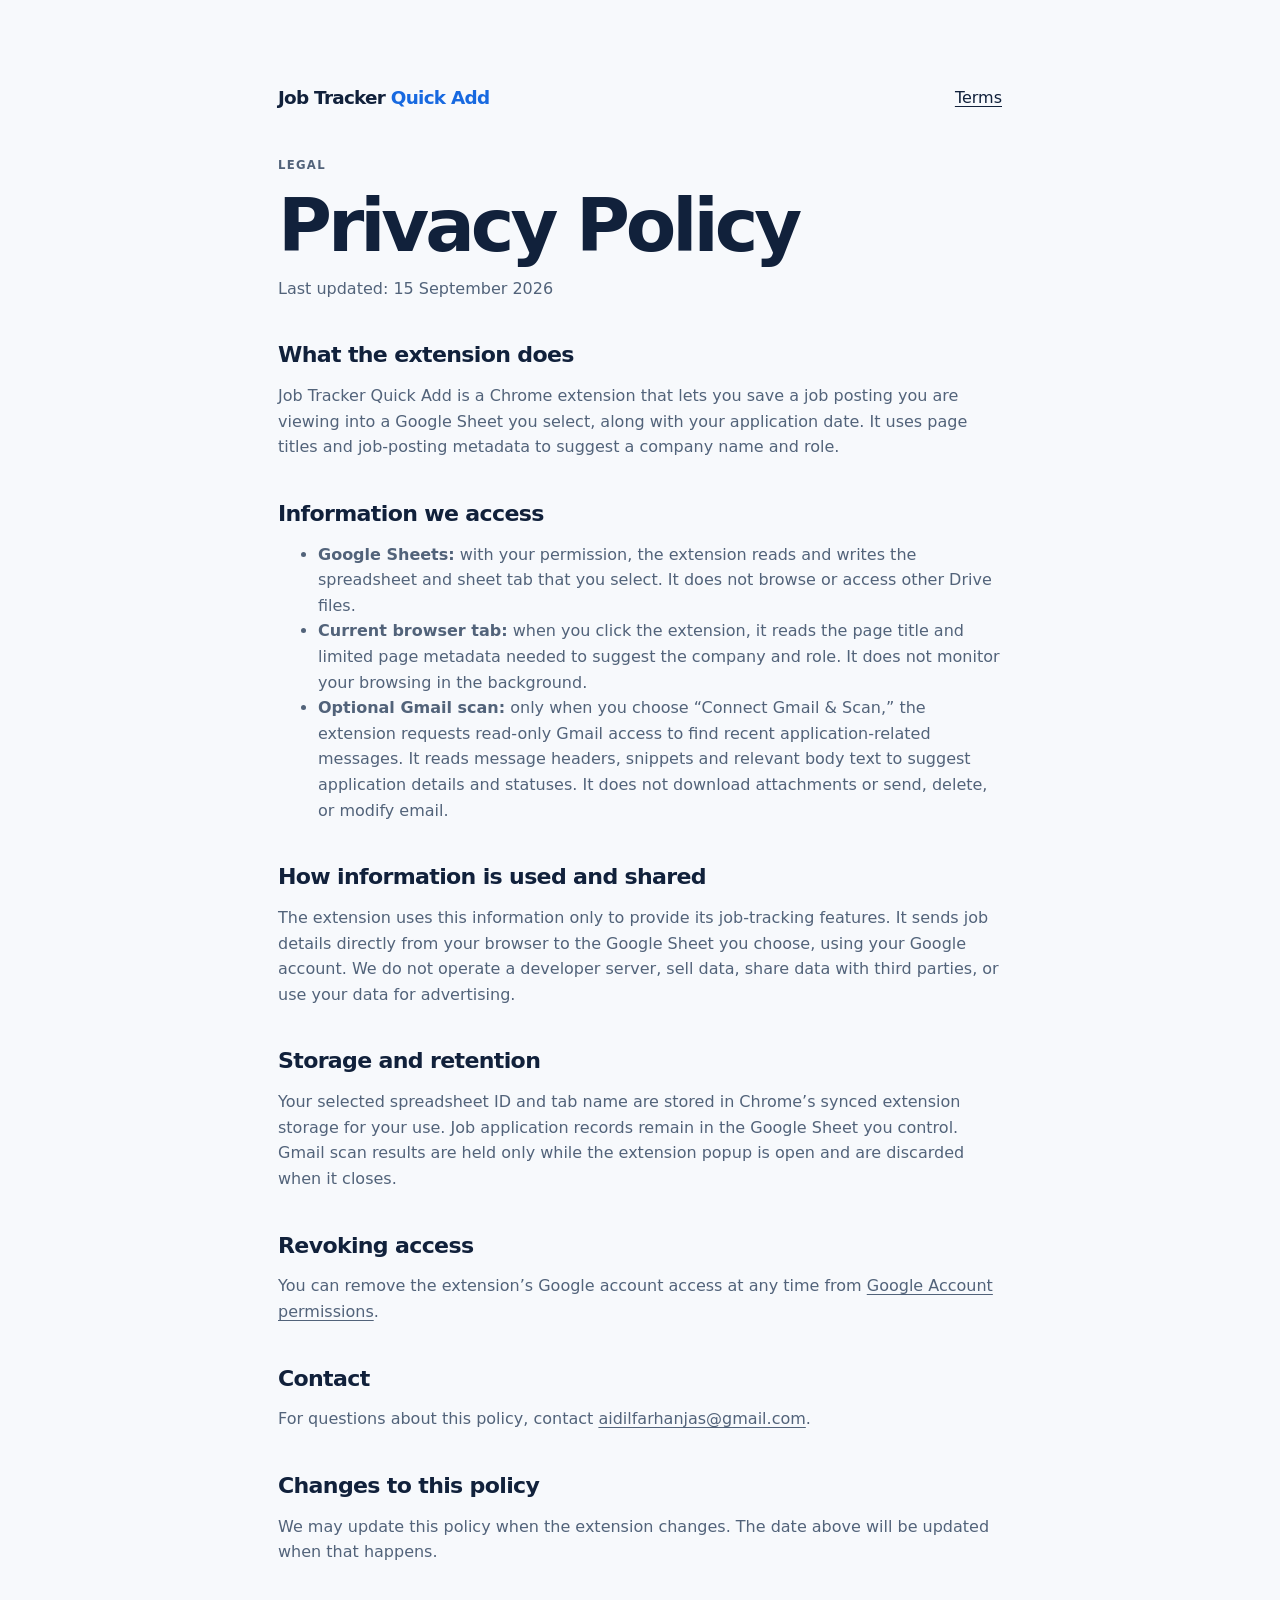
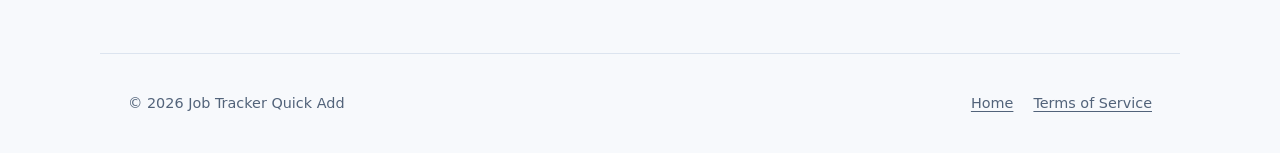
==== site/privacy/index.html @ 3e60a086 "Initial commit: Job Tracker Quick Add extension source Captures the current working state of the Chr" ====
<!doctype html>
<html lang="en"><head><meta charset="utf-8"><meta name="viewport" content="width=device-width, initial-scale=1"><meta name="description" content="Privacy Policy for Job Tracker Quick Add."><title>Privacy Policy | Job Tracker Quick Add</title><link rel="stylesheet" href="../styles.css"></head>
<body><main class="legal"><nav><a class="brand" href="/">Job Tracker <span>Quick Add</span></a><a href="/terms/">Terms</a></nav><p class="eyebrow">Legal</p><h1>Privacy Policy</h1><p class="updated">Last updated: 15 September 2026</p>
<h2>What the extension does</h2><p>Job Tracker Quick Add is a Chrome extension that lets you save a job posting you are viewing into a Google Sheet you select, along with your application date. It uses page titles and job-posting metadata to suggest a company name and role.</p>
<h2>Information we access</h2><ul><li><strong>Google Sheets:</strong> with your permission, the extension reads and writes the spreadsheet and sheet tab that you select. It does not browse or access other Drive files.</li><li><strong>Current browser tab:</strong> when you click the extension, it reads the page title and limited page metadata needed to suggest the company and role. It does not monitor your browsing in the background.</li><li><strong>Optional Gmail scan:</strong> only when you choose “Connect Gmail &amp; Scan,” the extension requests read-only Gmail access to find recent application-related messages. It reads message headers, snippets and relevant body text to suggest application details and statuses. It does not download attachments or send, delete, or modify email.</li></ul>
<h2>How information is used and shared</h2><p>The extension uses this information only to provide its job-tracking features. It sends job details directly from your browser to the Google Sheet you choose, using your Google account. We do not operate a developer server, sell data, share data with third parties, or use your data for advertising.</p>
<h2>Storage and retention</h2><p>Your selected spreadsheet ID and tab name are stored in Chrome’s synced extension storage for your use. Job application records remain in the Google Sheet you control. Gmail scan results are held only while the extension popup is open and are discarded when it closes.</p>
<h2>Revoking access</h2><p>You can remove the extension’s Google account access at any time from <a href="https://myaccount.google.com/permissions">Google Account permissions</a>.</p>
<h2>Contact</h2><p>For questions about this policy, contact <a href="mailto:aidilfarhanjas@gmail.com">aidilfarhanjas@gmail.com</a>.</p>
<h2>Changes to this policy</h2><p>We may update this policy when the extension changes. The date above will be updated when that happens.</p></main><footer><span>© 2026 Job Tracker Quick Add</span><span><a href="/">Home</a><a href="/terms/">Terms of Service</a></span></footer></body></html>
---- site/styles.css ----
:root { --ink:#11213b; --muted:#52637a; --line:#dce4ef; --paper:#f7f9fc; --accent:#1769e0; --mint:#d9f7e9; }
* { box-sizing:border-box; }
body { margin:0; color:var(--ink); background:var(--paper); font:16px/1.6 Inter, ui-sans-serif, system-ui, -apple-system, BlinkMacSystemFont, "Segoe UI", sans-serif; }
main, footer { max-width:1080px; margin:auto; padding-left:28px; padding-right:28px; }
nav { min-height:92px; display:flex; align-items:center; justify-content:space-between; }
a { color:inherit; text-underline-offset:3px; }
.brand { font-weight:800; text-decoration:none; letter-spacing:-.04em; font-size:1.15rem; }.brand span { color:var(--accent); }
.hero { padding:88px 0 82px; max-width:800px; }.eyebrow,.number { color:var(--accent); font-weight:800; letter-spacing:.11em; text-transform:uppercase; font-size:.73rem; }
h1,h2 { line-height:1.08; letter-spacing:-.055em; margin:0; } h1 { font-size:clamp(3rem,8vw,6.25rem); } h2 { font-size:clamp(1.9rem,4vw,3.2rem); }
.lede { font-size:1.18rem; color:var(--muted); max-width:610px; margin:30px 0; }.button { display:inline-block; color:white; background:var(--accent); text-decoration:none; padding:13px 19px; border-radius:8px; font-weight:700; }
.grid { display:grid; grid-template-columns:repeat(3,1fr); background:white; border:1px solid var(--line); border-radius:16px; overflow:hidden; }.grid article { padding:32px; }.grid article+article { border-left:1px solid var(--line); }.grid h2 { font-size:1.35rem; letter-spacing:-.03em; }.grid p:not(.number),.data>p { color:var(--muted); }
.data { display:grid; grid-template-columns:1fr 1fr; gap:72px; margin:88px 0; align-items:center; }.data h2 { font-size:2.4rem; }.data>p { margin:0; }
footer { min-height:100px; border-top:1px solid var(--line); display:flex; justify-content:space-between; align-items:center; color:var(--muted); font-size:.9rem; } footer span:last-child { display:flex; gap:20px; }
.legal { max-width:780px; padding-top:52px; padding-bottom:72px; }.legal h1 { font-size:clamp(2.7rem,6vw,4.6rem); }.legal h2 { font-size:1.38rem; letter-spacing:-.03em; margin-top:42px; }.legal p,.legal li { color:var(--muted); }.legal .updated { margin-top:10px; color:var(--muted); }
@media (max-width:700px) { main,footer { padding-left:20px; padding-right:20px; }.hero { padding:55px 0; }.grid,.data { grid-template-columns:1fr; }.grid article+article { border-left:0; border-top:1px solid var(--line); }.data { gap:22px; margin:55px 0; } footer { padding-top:24px; padding-bottom:24px; align-items:flex-start; flex-direction:column; gap:12px; } }
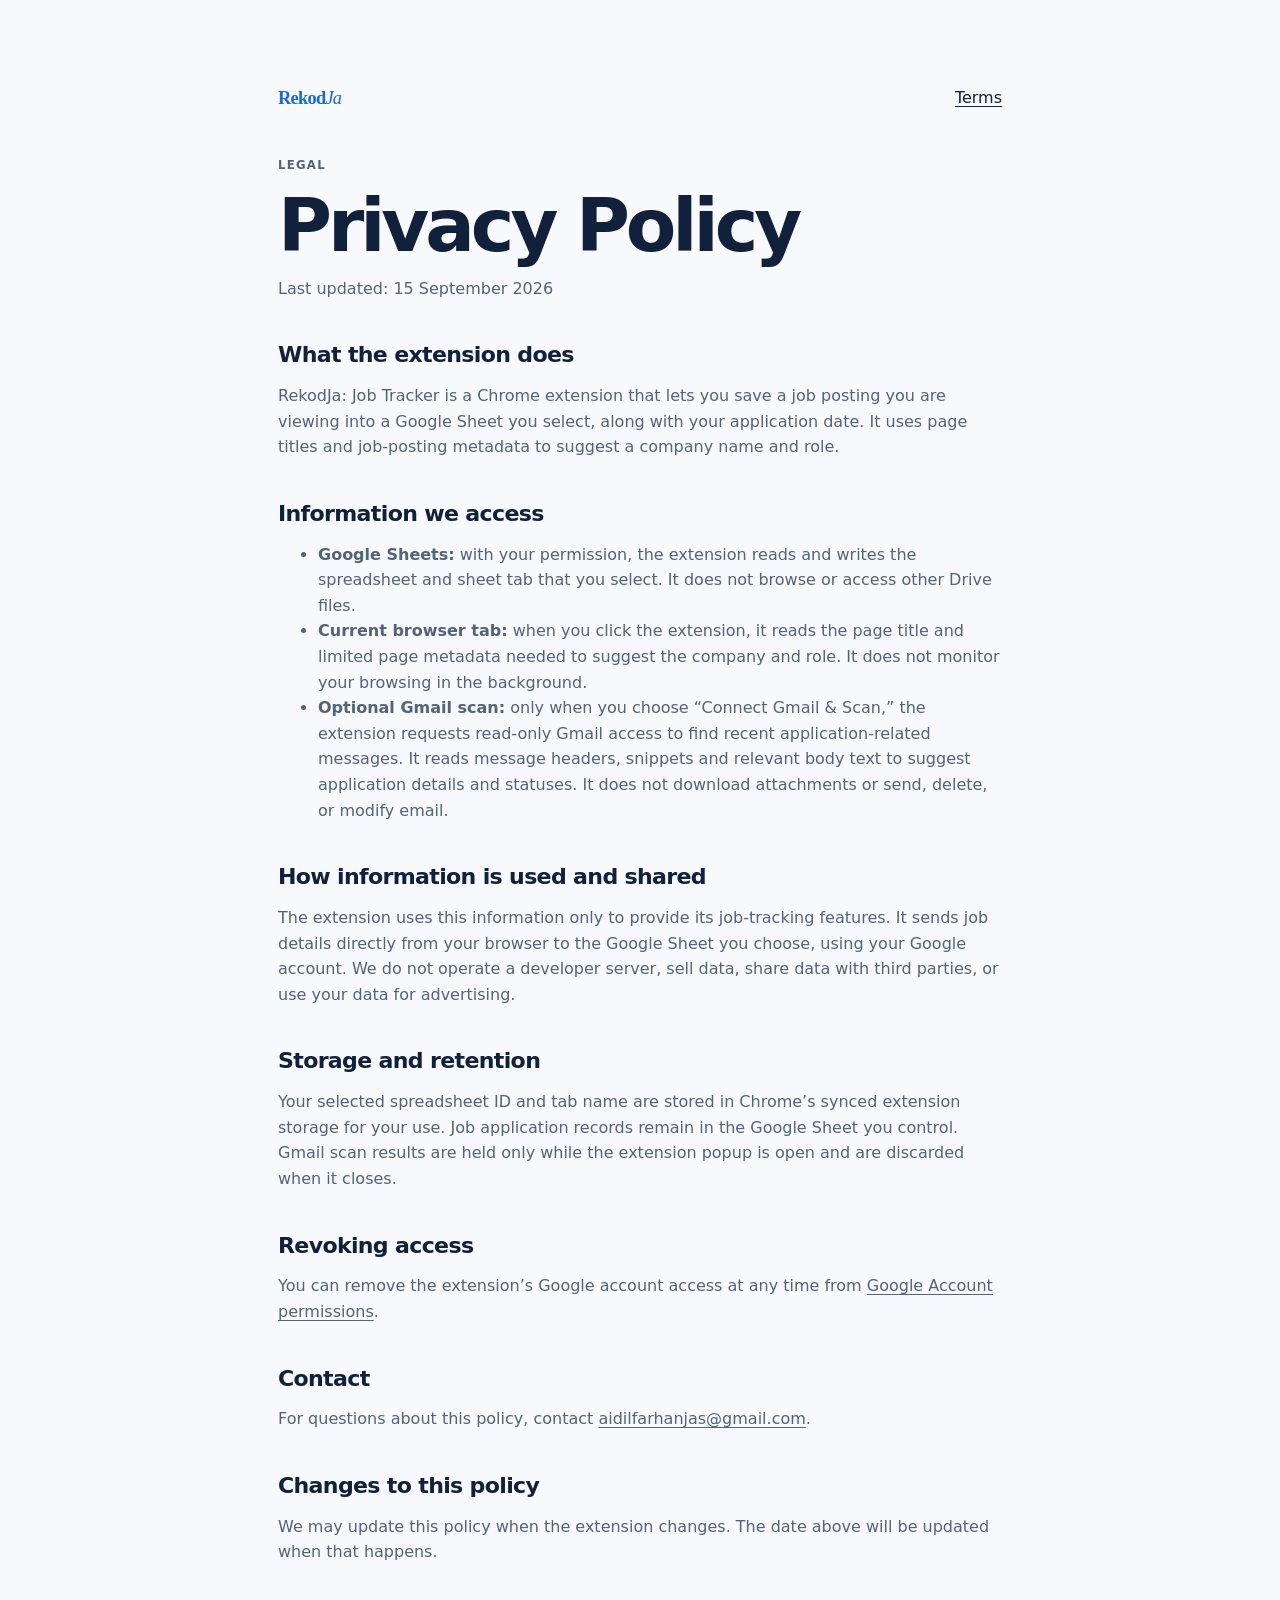
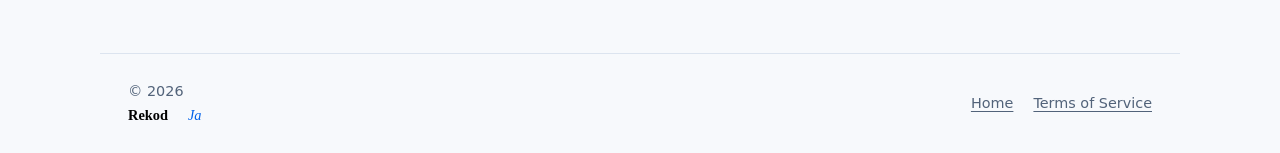
==== commit ed49866b: "Rebrand to RekodJa: Job Tracker Landing site (title, meta, nav wordmark, lede, footer), legal pages," ====
--- a/site/privacy/index.html
+++ b/site/privacy/index.html
@@ -1,10 +1,10 @@
 <!doctype html>
-<html lang="en"><head><meta charset="utf-8"><meta name="viewport" content="width=device-width, initial-scale=1"><meta name="description" content="Privacy Policy for Job Tracker Quick Add."><title>Privacy Policy | Job Tracker Quick Add</title><link rel="stylesheet" href="../styles.css"></head>
-<body><main class="legal"><nav><a class="brand" href="/">Job Tracker <span>Quick Add</span></a><a href="/terms/">Terms</a></nav><p class="eyebrow">Legal</p><h1>Privacy Policy</h1><p class="updated">Last updated: 15 September 2026</p>
-<h2>What the extension does</h2><p>Job Tracker Quick Add is a Chrome extension that lets you save a job posting you are viewing into a Google Sheet you select, along with your application date. It uses page titles and job-posting metadata to suggest a company name and role.</p>
+<html lang="en"><head><meta charset="utf-8"><meta name="viewport" content="width=device-width, initial-scale=1"><meta name="description" content="Privacy Policy for RekodJa: Job Tracker."><title>Privacy Policy | RekodJa: Job Tracker</title><link rel="stylesheet" href="../styles.css"></head>
+<body><main class="legal"><nav><a class="brand" href="/"><span class="wordmark">Rekod<span class="wordmark-ja">Ja</span></span></a><a href="/terms/">Terms</a></nav><p class="eyebrow">Legal</p><h1>Privacy Policy</h1><p class="updated">Last updated: 15 September 2026</p>
+<h2>What the extension does</h2><p>RekodJa: Job Tracker is a Chrome extension that lets you save a job posting you are viewing into a Google Sheet you select, along with your application date. It uses page titles and job-posting metadata to suggest a company name and role.</p>
 <h2>Information we access</h2><ul><li><strong>Google Sheets:</strong> with your permission, the extension reads and writes the spreadsheet and sheet tab that you select. It does not browse or access other Drive files.</li><li><strong>Current browser tab:</strong> when you click the extension, it reads the page title and limited page metadata needed to suggest the company and role. It does not monitor your browsing in the background.</li><li><strong>Optional Gmail scan:</strong> only when you choose “Connect Gmail &amp; Scan,” the extension requests read-only Gmail access to find recent application-related messages. It reads message headers, snippets and relevant body text to suggest application details and statuses. It does not download attachments or send, delete, or modify email.</li></ul>
 <h2>How information is used and shared</h2><p>The extension uses this information only to provide its job-tracking features. It sends job details directly from your browser to the Google Sheet you choose, using your Google account. We do not operate a developer server, sell data, share data with third parties, or use your data for advertising.</p>
 <h2>Storage and retention</h2><p>Your selected spreadsheet ID and tab name are stored in Chrome’s synced extension storage for your use. Job application records remain in the Google Sheet you control. Gmail scan results are held only while the extension popup is open and are discarded when it closes.</p>
 <h2>Revoking access</h2><p>You can remove the extension’s Google account access at any time from <a href="https://myaccount.google.com/permissions">Google Account permissions</a>.</p>
 <h2>Contact</h2><p>For questions about this policy, contact <a href="mailto:aidilfarhanjas@gmail.com">aidilfarhanjas@gmail.com</a>.</p>
-<h2>Changes to this policy</h2><p>We may update this policy when the extension changes. The date above will be updated when that happens.</p></main><footer><span>© 2026 Job Tracker Quick Add</span><span><a href="/">Home</a><a href="/terms/">Terms of Service</a></span></footer></body></html>
+<h2>Changes to this policy</h2><p>We may update this policy when the extension changes. The date above will be updated when that happens.</p></main><footer><span>© 2026 <span class="wordmark">Rekod<span class="wordmark-ja">Ja</span></span></span><span><a href="/">Home</a><a href="/terms/">Terms of Service</a></span></footer></body></html>
--- a/site/styles.css
+++ b/site/styles.css
@@ -13,3 +13,6 @@
 footer { min-height:100px; border-top:1px solid var(--line); display:flex; justify-content:space-between; align-items:center; color:var(--muted); font-size:.9rem; } footer span:last-child { display:flex; gap:20px; }
 .legal { max-width:780px; padding-top:52px; padding-bottom:72px; }.legal h1 { font-size:clamp(2.7rem,6vw,4.6rem); }.legal h2 { font-size:1.38rem; letter-spacing:-.03em; margin-top:42px; }.legal p,.legal li { color:var(--muted); }.legal .updated { margin-top:10px; color:var(--muted); }
 @media (max-width:700px) { main,footer { padding-left:20px; padding-right:20px; }.hero { padding:55px 0; }.grid,.data { grid-template-columns:1fr; }.grid article+article { border-left:0; border-top:1px solid var(--line); }.data { gap:22px; margin:55px 0; } footer { padding-top:24px; padding-bottom:24px; align-items:flex-start; flex-direction:column; gap:12px; } }
+/* Wordmark: RekodJa — reusable in header and footer */
+.wordmark{font-family:"Times New Roman",Times,serif;font-weight:700;font-style:normal;color:#000}
+.wordmark-ja{font-weight:400;font-style:italic;color:#0061e9}
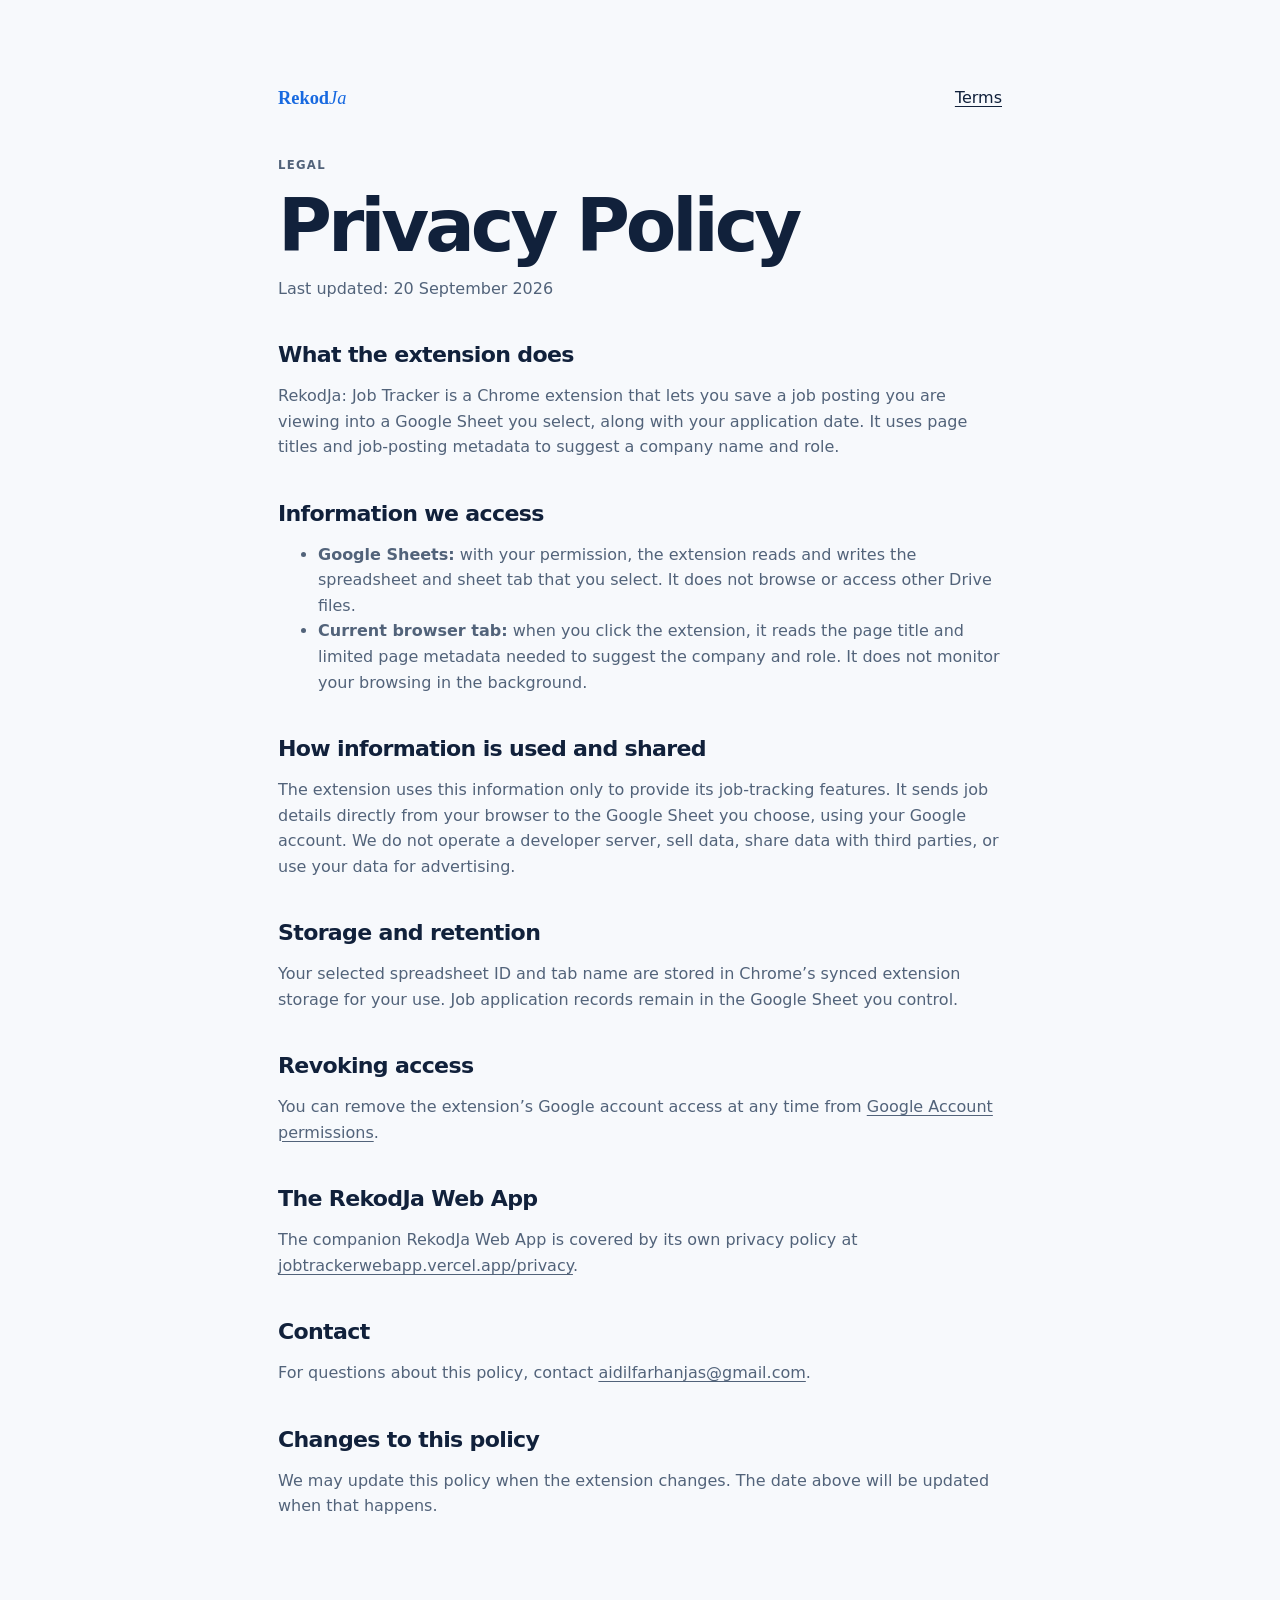
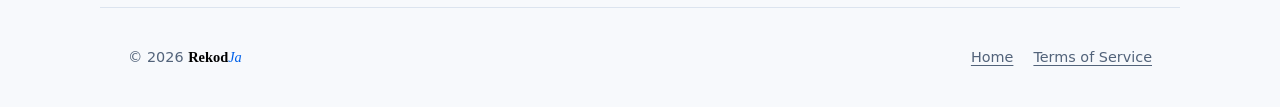
==== commit 6a7bfe72: "Align site privacy and landing copy with current products" ====
--- a/site/privacy/index.html
+++ b/site/privacy/index.html
@@ -1,10 +1,10 @@
 <!doctype html>
 <html lang="en"><head><meta charset="utf-8"><meta name="viewport" content="width=device-width, initial-scale=1"><meta name="description" content="Privacy Policy for RekodJa: Job Tracker."><title>Privacy Policy | RekodJa: Job Tracker</title><link rel="stylesheet" href="../styles.css"></head>
-<body><main class="legal"><nav><a class="brand" href="/"><span class="wordmark">Rekod<span class="wordmark-ja">Ja</span></span></a><a href="/terms/">Terms</a></nav><p class="eyebrow">Legal</p><h1>Privacy Policy</h1><p class="updated">Last updated: 15 September 2026</p>
+<body><main class="legal"><nav><a class="brand" href="/"><span class="wordmark">Rekod<span class="wordmark-ja">Ja</span></span></a><a href="/terms/">Terms</a></nav><p class="eyebrow">Legal</p><h1>Privacy Policy</h1><p class="updated">Last updated: 20 September 2026</p>
 <h2>What the extension does</h2><p>RekodJa: Job Tracker is a Chrome extension that lets you save a job posting you are viewing into a Google Sheet you select, along with your application date. It uses page titles and job-posting metadata to suggest a company name and role.</p>
-<h2>Information we access</h2><ul><li><strong>Google Sheets:</strong> with your permission, the extension reads and writes the spreadsheet and sheet tab that you select. It does not browse or access other Drive files.</li><li><strong>Current browser tab:</strong> when you click the extension, it reads the page title and limited page metadata needed to suggest the company and role. It does not monitor your browsing in the background.</li><li><strong>Optional Gmail scan:</strong> only when you choose “Connect Gmail &amp; Scan,” the extension requests read-only Gmail access to find recent application-related messages. It reads message headers, snippets and relevant body text to suggest application details and statuses. It does not download attachments or send, delete, or modify email.</li></ul>
+<h2>Information we access</h2><ul><li><strong>Google Sheets:</strong> with your permission, the extension reads and writes the spreadsheet and sheet tab that you select. It does not browse or access other Drive files.</li><li><strong>Current browser tab:</strong> when you click the extension, it reads the page title and limited page metadata needed to suggest the company and role. It does not monitor your browsing in the background.</li></ul>
 <h2>How information is used and shared</h2><p>The extension uses this information only to provide its job-tracking features. It sends job details directly from your browser to the Google Sheet you choose, using your Google account. We do not operate a developer server, sell data, share data with third parties, or use your data for advertising.</p>
-<h2>Storage and retention</h2><p>Your selected spreadsheet ID and tab name are stored in Chrome’s synced extension storage for your use. Job application records remain in the Google Sheet you control. Gmail scan results are held only while the extension popup is open and are discarded when it closes.</p>
-<h2>Revoking access</h2><p>You can remove the extension’s Google account access at any time from <a href="https://myaccount.google.com/permissions">Google Account permissions</a>.</p>
+<h2>Storage and retention</h2><p>Your selected spreadsheet ID and tab name are stored in Chrome’s synced extension storage for your use. Job application records remain in the Google Sheet you control.</p>
+<h2>Revoking access</h2><p>You can remove the extension’s Google account access at any time from <a href="https://myaccount.google.com/permissions">Google Account permissions</a>.</p><h2>The RekodJa Web App</h2><p>The companion RekodJa Web App is covered by its own privacy policy at <a href="https://jobtrackerwebapp.vercel.app/privacy">jobtrackerwebapp.vercel.app/privacy</a>.</p>
 <h2>Contact</h2><p>For questions about this policy, contact <a href="mailto:aidilfarhanjas@gmail.com">aidilfarhanjas@gmail.com</a>.</p>
 <h2>Changes to this policy</h2><p>We may update this policy when the extension changes. The date above will be updated when that happens.</p></main><footer><span>© 2026 <span class="wordmark">Rekod<span class="wordmark-ja">Ja</span></span></span><span><a href="/">Home</a><a href="/terms/">Terms of Service</a></span></footer></body></html>
--- a/site/styles.css
+++ b/site/styles.css
@@ -10,9 +10,9 @@
 .lede { font-size:1.18rem; color:var(--muted); max-width:610px; margin:30px 0; }.button { display:inline-block; color:white; background:var(--accent); text-decoration:none; padding:13px 19px; border-radius:8px; font-weight:700; }
 .grid { display:grid; grid-template-columns:repeat(3,1fr); background:white; border:1px solid var(--line); border-radius:16px; overflow:hidden; }.grid article { padding:32px; }.grid article+article { border-left:1px solid var(--line); }.grid h2 { font-size:1.35rem; letter-spacing:-.03em; }.grid p:not(.number),.data>p { color:var(--muted); }
 .data { display:grid; grid-template-columns:1fr 1fr; gap:72px; margin:88px 0; align-items:center; }.data h2 { font-size:2.4rem; }.data>p { margin:0; }
-footer { min-height:100px; border-top:1px solid var(--line); display:flex; justify-content:space-between; align-items:center; color:var(--muted); font-size:.9rem; } footer span:last-child { display:flex; gap:20px; }
+footer { min-height:100px; border-top:1px solid var(--line); display:flex; justify-content:space-between; align-items:center; color:var(--muted); font-size:.9rem; } footer > span:last-child { display:flex; gap:20px; }
 .legal { max-width:780px; padding-top:52px; padding-bottom:72px; }.legal h1 { font-size:clamp(2.7rem,6vw,4.6rem); }.legal h2 { font-size:1.38rem; letter-spacing:-.03em; margin-top:42px; }.legal p,.legal li { color:var(--muted); }.legal .updated { margin-top:10px; color:var(--muted); }
 @media (max-width:700px) { main,footer { padding-left:20px; padding-right:20px; }.hero { padding:55px 0; }.grid,.data { grid-template-columns:1fr; }.grid article+article { border-left:0; border-top:1px solid var(--line); }.data { gap:22px; margin:55px 0; } footer { padding-top:24px; padding-bottom:24px; align-items:flex-start; flex-direction:column; gap:12px; } }
 /* Wordmark: RekodJa — reusable in header and footer */
-.wordmark{font-family:"Times New Roman",Times,serif;font-weight:700;font-style:normal;color:#000}
-.wordmark-ja{font-weight:400;font-style:italic;color:#0061e9}
+.wordmark{display:inline;font-family:"Times New Roman",Times,serif;font-weight:700;font-style:normal;color:#000;white-space:nowrap;letter-spacing:normal}
+.wordmark-ja{font-weight:400;font-style:italic;color:#0061e9;letter-spacing:normal}
